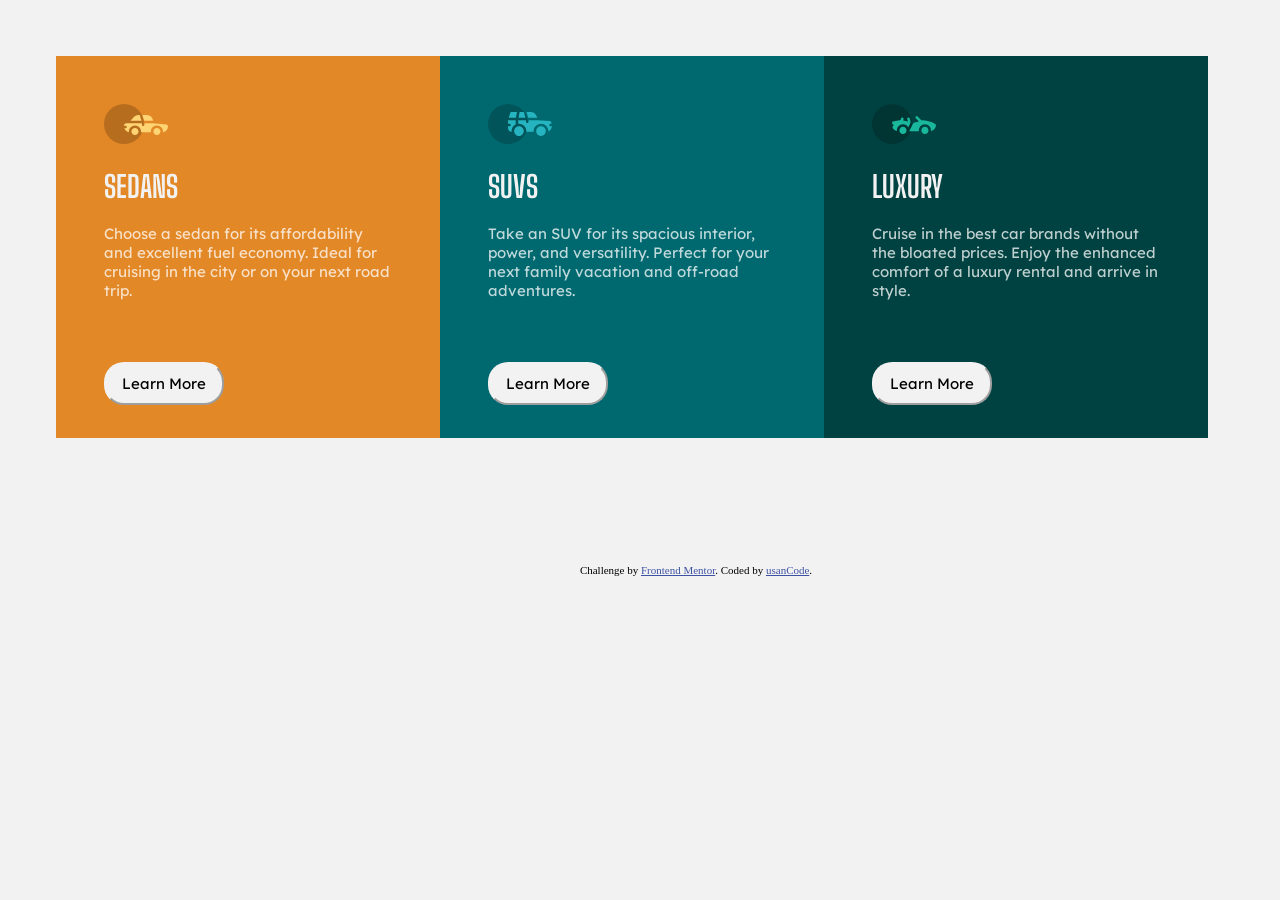
==== 3-column-preview-card-component-main/index.html @ 4cb021a6 "Add files via upload" ====
<!DOCTYPE html>
<html lang="en">
<head>
  <meta charset="UTF-8">
  <meta name="viewport" content="width=device-width, initial-scale=1.0"> <!-- displays site properly based on user's device -->

  <link rel="icon" type="image/png" sizes="32x32" href="./images/favicon-32x32.png">
  
  <title>Frontend Mentor | 3-column preview card component</title>
  <link rel="stylesheet" href="./main.css">
  <!-- Feel free to remove these styles or customise in your own stylesheet 👍 -->
  <style>
    .attribution { font-size: 11px; text-align: center; }
    .attribution a { color: hsl(228, 45%, 44%); }
  </style>
</head>
<body>
  <main>
    <div class="mainContainer">
      <div class="firstContainer">
        <img src="./images/icon-sedans.svg" alt="">
  <h1>Sedans</h1>
  <p>
  Choose a sedan for its affordability and excellent fuel economy. Ideal for cruising in the city 
  or on your next road trip.
</p>
</div>
<div class="sedans_butt_container">
<button class="sedans_button"></button>
</div>

<div class="secondContainer">
  <img src="./images/icon-suvs.svg" alt="">
 <h1>SUVs</h1> 
 <p>
  Take an SUV for its spacious interior, power, and versatility. Perfect for your next family vacation 
  and off-road adventures.
</p>
</div>
<div class="suvs_butt_container"  >
<button class="suvs_button"></button>
</div>
<div class="thirdContainer">
  <img src="./images/icon-luxury.svg" alt="">
 <h1>Luxury</h1>
 <p>
  Cruise in the best car brands without the bloated prices. Enjoy the enhanced comfort of a luxury 
  rental and arrive in style.
</p>
</div>
<div class="luxury_butt_container"  >
<button class="luxury_button"></button>
</div>

</div>
</main>
  <div class="attribution">
    Challenge by <a href="https://www.frontendmentor.io?ref=challenge" target="_blank">Frontend Mentor</a>. 
    Coded by <a href="#">usanCode</a>.
  </div>
</body>
</html>
---- 3-column-preview-card-component-main/main.css ----
@import url('https://fonts.googleapis.com/css2?family=Lexend+Deca&display=swap');

@import url('https://fonts.googleapis.com/css2?family=Big+Shoulders+Display:wght@700&display=swap');


p{
    color: hsla(0, 0%, 100%, 0.75);
    padding-bottom:10px;
}

body{
    background-color: hsl(0, 0%, 95%);
    font-size: 15px;
    margin:3.5rem;
    
    width:100%;
    
}

.mainContainer{
    display:grid;
    grid-template-columns: 30% 30% 30%; 
    grid-template-rows:50% 5%;
    margin:auto;
  

}
.firstContainer{
    background-color: hsl(31, 77%, 52%) ;
   grid-column-start:1 ;
   grid-column-end: 2;
   grid-row-start:1 ;
   grid-row-end: 2;
   padding: 3rem;
   font-family:Lexend Deca ;
    font-weight: 400;
}
.sedans_butt_container{
    background-color: hsl(31, 77%, 52%) ;
   grid-column-start:1 ;
   grid-column-end: 2;
   grid-row-start:2 ;
   grid-row-end: 3;
   padding-bottom: 6rem;
   padding-top: 2rem;
   padding-right: 3rem;
   padding-left: 3rem;
   
   
}

.secondContainer{
    background-color: hsl(184, 100%, 22%) ;
    grid-column-start:2 ;
   grid-column-end: 3;
   grid-row-start:1 ;
   grid-row-end: 2; 
   padding: 3rem; 
   font-family:Lexend Deca ;
    font-weight: 400;
}

.suvs_butt_container{
    background-color: hsl(184, 100%, 22%) ;
    grid-column-start:2 ;
   grid-column-end: 3;
   grid-row-start:2 ;
   grid-row-end: 3; 
   padding-bottom: 6rem;
   padding-top: 2rem;
   padding-right: 3rem;
   padding-left: 3rem;
}

.thirdContainer{
    
    background-color: hsl(179, 100%, 13%) ;
    grid-column-start:3 ;
    grid-column-end: 4;
    grid-row-start:1 ;
    grid-row-end: 2;
    padding: 3rem;
    font-family:Lexend Deca ;
    font-weight: 400;

}

.luxury_butt_container {
    background-color: hsl(179, 100%, 13%) ;
    grid-column-start:3 ;
    grid-column-end: 4;
    grid-row-start:2 ;
    grid-row-end: 3;
    padding-bottom: 6rem;
   padding-top: 2rem;
   padding-right: 3rem;
   padding-left: 3rem;

}


h1{
    color: hsl(0, 0%, 95%);
    text-transform: uppercase;
    font-family: Big Shoulders Display;
    font-weight: 700;

}
.sedans_button{
    
    width: 120px;
    background-color:hsl(0, 0%, 95%) ;
    border-color:hsl(0, 0%, 95%) ;
    border-radius: 20px;
    padding: 10px;
    margin-top:20px;
    font-family:Lexend Deca ;
    font-weight: 400;

}
.sedans_button::after{
    content: "Learn More";
    font-size: 15px;
    padding:auto;
    font-family:Lexend Deca ;
    font-weight: 400;
    
}
 .sedans_button:hover{
    cursor:pointer;
    background-color:hsl(31, 77%, 52%);
    border-color:white ;
    border-width:1px ;
    color:hsl(0, 0%, 95%);  
    font-family:Lexend Deca ;
    font-weight: 400;

}

.luxury_button{
    width: 120px;
    background-color:hsl(0, 0%, 95%) ;
    border-color:hsl(0, 0%, 95%) ;
    border-radius: 20px;
    padding: 10px;
    margin-top:20px;
    font-family:Lexend Deca ;
    font-weight: 400;

}
.luxury_button::after{
    content: "Learn More";
    font-size: 15px;
    padding:auto;
    font-family:Lexend Deca ;
    font-weight: 400;

    
}
 .luxury_button:hover{
    cursor:pointer;
    background-color:hsl(179, 100%, 13%);
    border-color:white ;
    border-width:1px ;
    color:hsl(0, 0%, 95%);  
    font-family:Lexend Deca ;
    font-weight: 400;

}
.suvs_button{
    
    width: 120px;
    background-color:hsl(0, 0%, 95%) ;
    border-color:hsl(0, 0%, 95%) ;
    border-radius: 20px;
    padding: 10px;
    margin-top:20px;
    font-family:Lexend Deca ;
    font-weight: 400;

}
.suvs_button::after{
    content: "Learn More";
    font-size: 15px;
    padding:auto;
    font-family:Lexend Deca ;
    font-weight: 400;
    font-family:Lexend Deca ;
    font-weight: 400;

    
}
 .suvs_button:hover{
    
    cursor:pointer;
    background-color:hsl(184, 100%, 22%);
    border-color:white ;
    border-width:1px ;
    color:hsl(0, 0%, 95%);   
    font-family:Lexend Deca ;
    font-weight: 400;

}

@media screen and (max-width:765px) {
    body{
        background-color: hsl(0, 0%, 95%);
        font-size: 15px;
        width:100%;
        margin:auto;
        
    }
    
    .mainContainer{
        display:grid;
        grid-template-columns: 80% ; 
        grid-template-rows:23%  10% 23% 10% 23% 10%;
       
        
      
    
    }
    .firstContainer{
        background-color: hsl(31, 77%, 52%) ;
       grid-column-start:1 ;
       grid-column-end: 2;
       grid-row-start:1 ;
       grid-row-end: 2;
       padding: 1.9rem;
       font-family:Lexend Deca ;
    font-weight: 400;
    }
    
    .sedans_butt_container{
        background-color: hsl(31, 77%, 52%) ;
       grid-column-start:1 ;
       grid-column-end: 2;
       grid-row-start:2 ;
       grid-row-end: 3;
       padding-right: 1.9rem;
        padding-left: 1.9rem;
        padding-bottom:0;
        padding-top: 0;
       
       
    }
    .secondContainer{
        background-color: hsl(184, 100%, 22%) ;
        grid-column-start:1 ;
       grid-column-end: 2;
       grid-row-start:3 ;
       grid-row-end: 4; 
       padding: 1.9rem;
       font-family:Lexend Deca ;
    font-weight: 400;
        
    }
    .suvs_butt_container{
        background-color: hsl(184, 100%, 22%) ;
        grid-column-start:1 ;
       grid-column-end: 2;
       grid-row-start:4 ;
       grid-row-end: 5; 
       padding-right: 1.9rem;
        padding-left: 1.9rem;
        padding-bottom:0;
        padding-top: 0;
       
    }

    .thirdContainer{
        
        background-color: hsl(179, 100%, 13%) ;
        grid-column-start:1 ;
        grid-column-end: 2;
        grid-row-start:5 ;
        grid-row-end: 6;
        padding: 1.9rem;
        font-family:Lexend Deca ;
    font-weight: 400;
    
    }
    .luxury_butt_container {
        background-color: hsl(179, 100%, 13%) ;
        grid-column-start:1 ;
        grid-column-end: 2;
        grid-row-start:6 ;
        grid-row-end: 7;
        padding-right: 1.9rem;
        padding-left: 1.9rem;
        padding-bottom:0;
        padding-top: 0;
        
    }

}
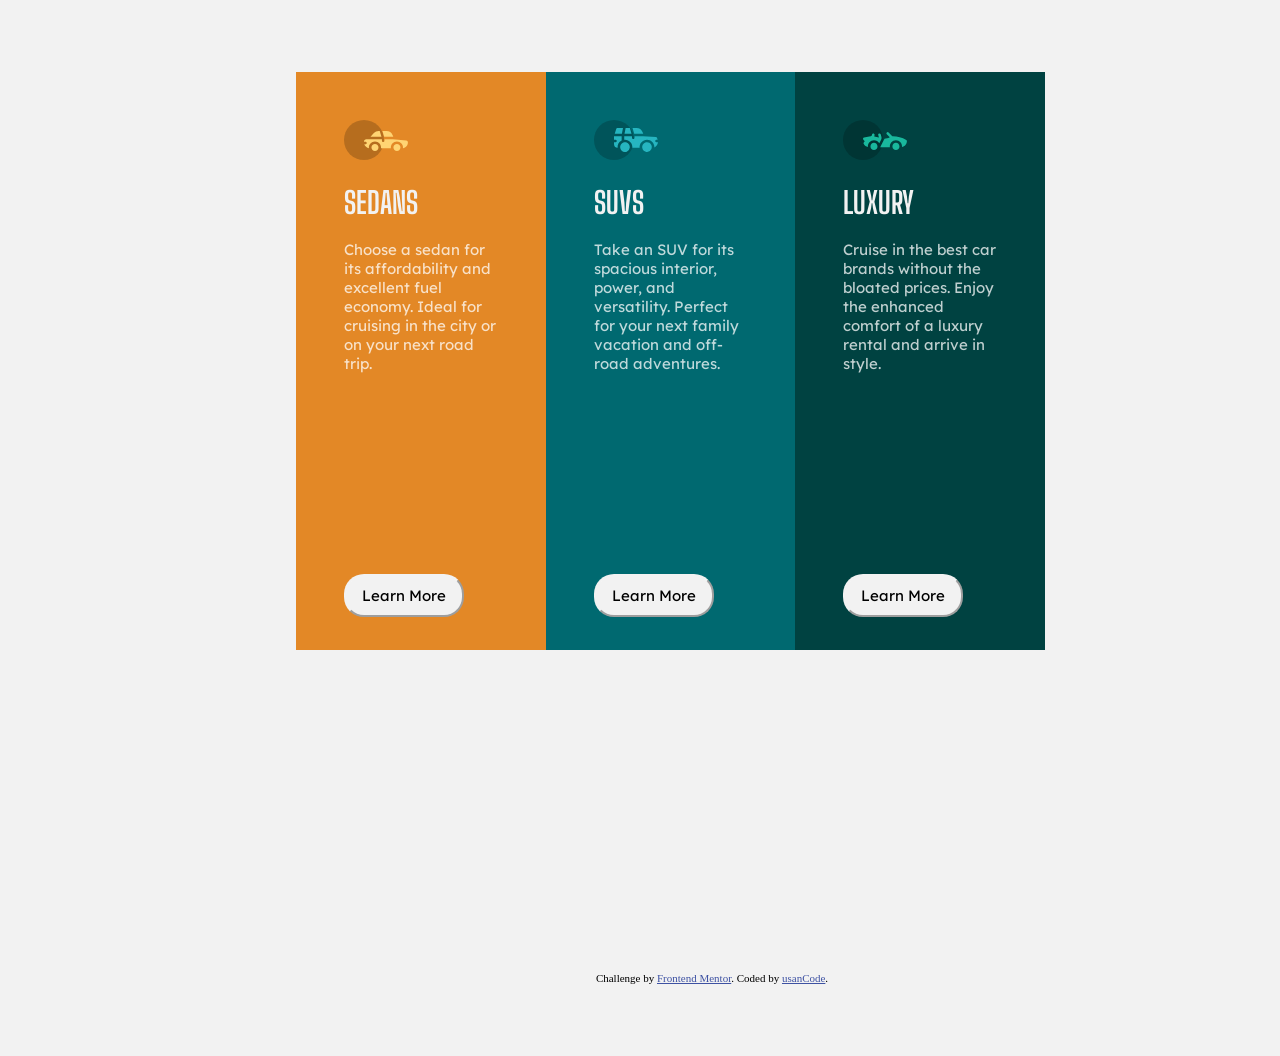
==== commit 0848083d: "Add files via upload" ====
--- a/3-column-preview-card-component-main/index.html
+++ b/3-column-preview-card-component-main/index.html
@@ -26,7 +26,7 @@
 </p>
 </div>
 <div class="sedans_butt_container">
-<button class="sedans_button"></button>
+<button class="sedans_button" aria-label="button" ></button>
 </div>
 
 <div class="secondContainer">
@@ -38,7 +38,7 @@
 </p>
 </div>
 <div class="suvs_butt_container"  >
-<button class="suvs_button"></button>
+<button class="suvs_button" aria-label="button"   ></button>
 </div>
 <div class="thirdContainer">
   <img src="./images/icon-luxury.svg" alt="">
@@ -49,14 +49,16 @@
 </p>
 </div>
 <div class="luxury_butt_container"  >
-<button class="luxury_button"></button>
+<button class="luxury_button" aria-label="button"  ></button>
 </div>
 
 </div>
+
+  <div class="attribution">
+    Challenge by <a href="https://www.frontendmentor.io?ref=challenge" target="_blank" aria-label="about the challenge"      >Frontend Mentor</a>. 
+    Coded by <a href="#"  aria-label="about the owner" >usanCode</a>.
+  </div>
 </main>
-  <div class="attribution">
-    Challenge by <a href="https://www.frontendmentor.io?ref=challenge" target="_blank">Frontend Mentor</a>. 
-    Coded by <a href="#">usanCode</a>.
-  </div>
+
 </body>
 </html>
--- a/3-column-preview-card-component-main/main.css
+++ b/3-column-preview-card-component-main/main.css
@@ -11,8 +11,7 @@
 body{
     background-color: hsl(0, 0%, 95%);
     font-size: 15px;
-    margin:3.5rem;
-    
+    margin:4.5rem;
     width:100%;
     
 }
@@ -22,9 +21,14 @@
     grid-template-columns: 30% 30% 30%; 
     grid-template-rows:50% 5%;
     margin:auto;
+    width:52rem;
+    height:27rem;
+    min-height:100vh;
   
 
 }
+
+
 .firstContainer{
     background-color: hsl(31, 77%, 52%) ;
    grid-column-start:1 ;
@@ -202,6 +206,23 @@
 
 }
 
+@media screen  and(max-width:925px)   {  
+
+    
+.mainContainer{
+    display:grid;
+    grid-template-columns: 30% 30% 30%; 
+    grid-template-rows:30% 15%;
+    margin:auto;
+    
+
+}
+
+
+}
+
+
+
 @media screen and (max-width:765px) {
     body{
         background-color: hsl(0, 0%, 95%);
@@ -209,17 +230,22 @@
         width:100%;
         margin:auto;
         
+        
+        
     }
     
     .mainContainer{
         display:grid;
         grid-template-columns: 80% ; 
         grid-template-rows:23%  10% 23% 10% 23% 10%;
-       
-        
-      
-    
-    }
+        width:21rem;
+        height:69rem;
+        margin:2rem;
+        justify-content: center;
+    
+    }
+
+
     .firstContainer{
         background-color: hsl(31, 77%, 52%) ;
        grid-column-start:1 ;
